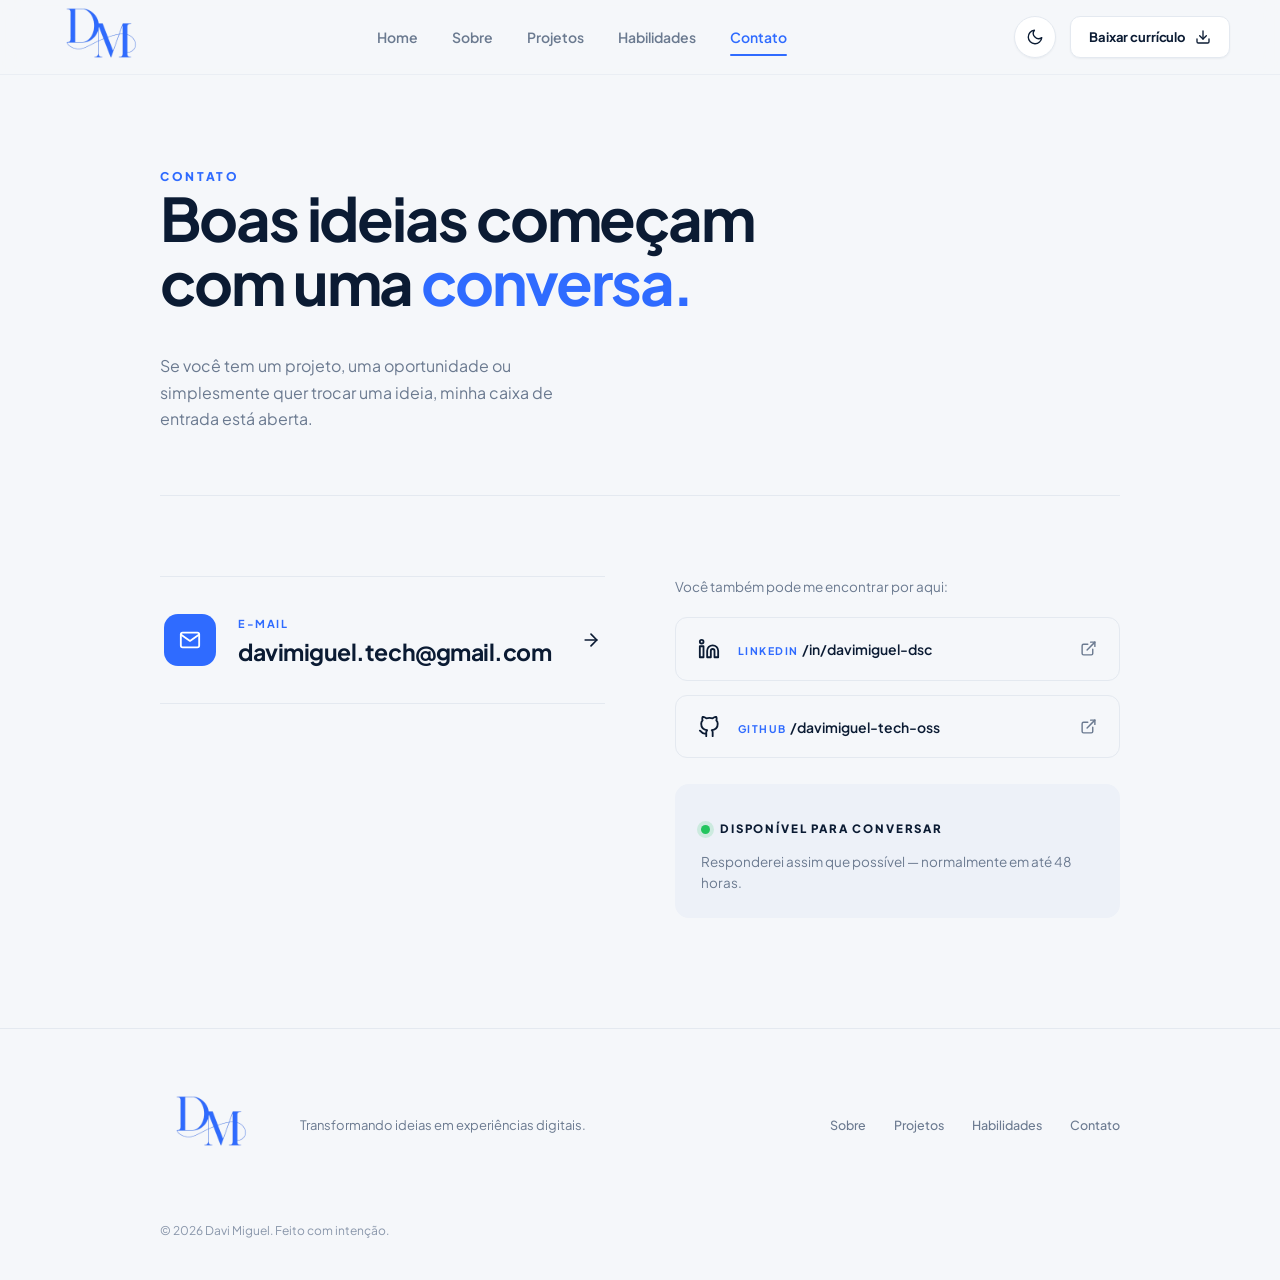
==== portifolio/contato.html @ 0f165807 "atualização" ====
<!DOCTYPE html>
<html lang="pt-BR" data-theme="light">
<head>
  <meta charset="UTF-8">
  <meta name="viewport" content="width=device-width, initial-scale=1.0">
  <title>Contato — Davi Miguel</title>
  <meta name="description" content="Boas ideias começam com uma conversa. Vamos tirar sua ideia do papel.">
  <link rel="preconnect" href="https://fonts.googleapis.com">
  <link rel="preconnect" href="https://fonts.gstatic.com" crossorigin>
  <link href="https://fonts.googleapis.com/css2?family=Plus+Jakarta+Sans:wght@400;500;600;700;800&family=JetBrains+Mono:wght@400;500;700&display=swap" rel="stylesheet">
  <link rel="stylesheet" href="css/style.css">
  <script>document.documentElement.classList.add("js");</script>
</head>
<body>

  <!-- ================= NAV ================= -->
  <header class="nav" id="nav">
    <div class="container nav-inner">
      <a href="index.html" class="brand">
        <img src="assets/logo.png" alt="Davi Miguel" srcset="" style="width: 100px;">
      </a>

      <nav class="nav-links" id="navLinks">
        <a href="index.html" class="nav-link">Home</a>
        <a href="sobre.html" class="nav-link">Sobre</a>
        <a href="projetos.html" class="nav-link">Projetos</a>
        <a href="habilidades.html" class="nav-link">Habilidades</a>
        <a href="contato.html" class="nav-link active">Contato</a>
      </nav>

      <div class="nav-actions">
        <button class="icon-btn" id="themeToggle" aria-label="Alternar tema claro/escuro">
          <svg class="icon-moon" viewBox="0 0 24 24" fill="none" stroke="currentColor" stroke-width="1.8" stroke-linecap="round" stroke-linejoin="round"><path d="M21 12.79A9 9 0 1 1 11.21 3 7 7 0 0 0 21 12.79z"/></svg>
          <svg class="icon-sun" viewBox="0 0 24 24" fill="none" stroke="currentColor" stroke-width="1.8" stroke-linecap="round" stroke-linejoin="round"><circle cx="12" cy="12" r="4"/><path d="M12 2v2M12 20v2M4.93 4.93l1.41 1.41M17.66 17.66l1.41 1.41M2 12h2M20 12h2M4.93 19.07l1.41-1.41M17.66 6.34l1.41-1.41"/></svg>
        </button>

        <a href="Curriculo_Davi_Miguel.pdf" class="btn btn-ghost btn-sm" download>
          Baixar currículo
          <svg viewBox="0 0 24 24" fill="none" stroke="currentColor" stroke-width="2" stroke-linecap="round" stroke-linejoin="round"><path d="M21 15v4a2 2 0 0 1-2 2H5a2 2 0 0 1-2-2v-4"/><polyline points="7 10 12 15 17 10"/><line x1="12" y1="15" x2="12" y2="3"/></svg>
        </a>

        <button class="menu-btn" id="menuBtn" aria-label="Abrir menu">
          <span></span><span></span><span></span>
        </button>
      </div>
    </div>
  </header>

  <main>

    <!-- ================= HERO ================= -->
    <section class="page-hero">
      <div class="container-narrow">
        <div class="section-head">
          <div>
            <p class="eyebrow reveal">Contato</p>
            <h1 class="page-title reveal" style="--d:.06s">
              Boas ideias começam<br>
              com uma <span class="accent">conversa.</span>
            </h1>
          </div>
          <p class="section-desc reveal" style="--d:.12s">
            Se você tem um projeto, uma oportunidade ou simplesmente quer trocar uma ideia, minha caixa de entrada está aberta.
          </p>
        </div>
        <hr class="divider reveal" style="--d:.16s">
      </div>
    </section>

    <!-- ================= CONTATO ================= -->
    <section>
      <div class="container-narrow">
        <div class="contact-grid">

          <!-- E-mail -->
          <div class="reveal">
            <a href="mailto:davimiguel.dev@gmail.com" class="email-card">
              <span class="email-icon">
                <svg viewBox="0 0 24 24" fill="none" stroke="currentColor" stroke-width="2" stroke-linecap="round" stroke-linejoin="round"><path d="M4 4h16c1.1 0 2 .9 2 2v12c0 1.1-.9 2-2 2H4c-1.1 0-2-.9-2-2V6c0-1.1.9-2 2-2z"/><polyline points="22,6 12,13 2,6"/></svg>
              </span>
              <span>
                <span class="label">E-mail</span>
                <span class="addr">davimiguel.tech@gmail.com</span>
              </span>
              <span class="arrow">
                <svg viewBox="0 0 24 24" fill="none" stroke="currentColor" stroke-width="2" stroke-linecap="round" stroke-linejoin="round"><line x1="5" y1="12" x2="19" y2="12"/><polyline points="12 5 19 12 12 19"/></svg>
              </span>
            </a>
          </div>

          <!-- Redes + disponibilidade -->
          <div class="reveal" style="--d:.08s">
            <p class="social-intro">Você também pode me encontrar por aqui:</p>

            <a href="https://linkedin.com/in/davimiguel" target="_blank" rel="noopener" class="social-row">
              <span class="s-icon">
                <svg viewBox="0 0 24 24" fill="none" stroke="currentColor" stroke-width="2" stroke-linecap="round" stroke-linejoin="round"><path d="M16 8a6 6 0 0 1 6 6v7h-4v-7a2 2 0 0 0-2-2 2 2 0 0 0-2 2v7h-4v-7a6 6 0 0 1 6-6z"/><rect x="2" y="9" width="4" height="12"/><circle cx="4" cy="4" r="2"/></svg>
              </span>
              <span class="s-info">
                <span class="label">LinkedIn</span>
                <span class="handle">/in/davimiguel-dsc</span>
              </span>
              <span class="s-ext">
                <svg viewBox="0 0 24 24" fill="none" stroke="currentColor" stroke-width="2" stroke-linecap="round" stroke-linejoin="round"><path d="M18 13v6a2 2 0 0 1-2 2H5a2 2 0 0 1-2-2V8a2 2 0 0 1 2-2h6"/><polyline points="15 3 21 3 21 9"/><line x1="10" y1="14" x2="21" y2="3"/></svg>
              </span>
            </a>

            <a href="https://github.com/davimiguel" target="_blank" rel="noopener" class="social-row">
              <span class="s-icon">
                <svg viewBox="0 0 24 24" fill="none" stroke="currentColor" stroke-width="2" stroke-linecap="round" stroke-linejoin="round"><path d="M9 19c-5 1.5-5-2.5-7-3m14 6v-3.87a3.37 3.37 0 0 0-.94-2.61c3.14-.35 6.44-1.54 6.44-7A5.44 5.44 0 0 0 20 4.77 5.07 5.07 0 0 0 19.91 1S18.73.65 16 2.48a13.38 13.38 0 0 0-7 0C6.27.65 5.09 1 5.09 1A5.07 5.07 0 0 0 5 4.77a5.44 5.44 0 0 0-1.5 3.78c0 5.42 3.3 6.61 6.44 7A3.37 3.37 0 0 0 9 18.13V22"/></svg>
              </span>
              <span class="s-info">
                <span class="label">GitHub</span>
                <span class="handle">/davimiguel-tech-oss</span>
              </span>
              <span class="s-ext">
                <svg viewBox="0 0 24 24" fill="none" stroke="currentColor" stroke-width="2" stroke-linecap="round" stroke-linejoin="round"><path d="M18 13v6a2 2 0 0 1-2 2H5a2 2 0 0 1-2-2V8a2 2 0 0 1 2-2h6"/><polyline points="15 3 21 3 21 9"/><line x1="10" y1="14" x2="21" y2="3"/></svg>
              </span>
            </a>

            <div class="avail-card">
              <p class="head"><span class="dot"></span> Disponível para conversar</p>
              <p>Responderei assim que possível — normalmente em até 48 horas.</p>
            </div>
          </div>

        </div>
      </div>
    </section>

  </main>

  <!-- ================= FOOTER ================= -->
  <footer class="footer">
    <div class="container-narrow">
      <div class="footer-top">
        <a href="index.html" class="brand">
        <img src="assets/logo.png" alt="Davi Miguel" srcset="" style="width: 100px;">
        </a>
        <p class="footer-tagline">Transformando ideias em experiências digitais.</p>
        <nav class="footer-links">
          <a href="sobre.html">Sobre</a>
          <a href="projetos.html">Projetos</a>
          <a href="habilidades.html">Habilidades</a>
          <a href="contato.html">Contato</a>
        </nav>
      </div>
      <p class="footer-copy">© 2026 Davi Miguel. Feito com intenção.</p>
    </div>
  </footer>

  <script src="js/main.js"></script>
</body>
</html>
---- portifolio/css/style.css ----
/* ============================================================
   Davi Miguel — Landing Page
   ============================================================ */

/* ---------- Variáveis ---------- */
:root {
  --bg: #f5f7fa;
  --bg-hero: linear-gradient(180deg, #f7f9fc 0%, #f4f6fa 100%);
  --surface: #ffffff;
  --text: #0b1b33;
  --text-soft: #172b4d;
  --muted: #6b7a90;
  --muted-2: #8a97ab;
  --border: #e4e9f0;
  --border-soft: #eaeef4;
  --blue: #2563eb;
  --blue-bright: #2f6bff;
  --blue-soft: #eaf1fe;
  --green: #22c55e;
  --chip-bg: #ffffff;
  --code-bg: #ffffff;
  --nav-bg: rgba(245, 247, 250, 0.85);
  --shadow-sm: 0 1px 2px rgba(15, 30, 60, 0.05);
  --shadow-md: 0 12px 30px -12px rgba(15, 30, 60, 0.16);
  --shadow-lg: 0 40px 80px -30px rgba(15, 30, 60, 0.25);
  --radius: 14px;
}

[data-theme="dark"] {
  --bg: #0b1524;
  --bg-hero: linear-gradient(180deg, #0c1728 0%, #0b1524 100%);
  --surface: #101d31;
  --text: #e9eef6;
  --text-soft: #dbe3ef;
  --muted: #93a3ba;
  --muted-2: #7d8da5;
  --border: #1c2c44;
  --border-soft: #182740;
  --blue-soft: rgba(47, 107, 255, 0.14);
  --chip-bg: #101d31;
  --code-bg: #0f1c2f;
  --nav-bg: rgba(11, 21, 36, 0.82);
  --shadow-sm: 0 1px 2px rgba(0, 0, 0, 0.3);
  --shadow-md: 0 12px 30px -12px rgba(0, 0, 0, 0.5);
  --shadow-lg: 0 40px 80px -30px rgba(0, 0, 0, 0.65);
}

/* ---------- Base ---------- */
* { margin: 0; padding: 0; box-sizing: border-box; }

html {
  scroll-behavior: smooth;
  scroll-padding-top: 96px;
}

body {
  font-family: "Plus Jakarta Sans", system-ui, -apple-system, sans-serif;
  background: var(--bg);
  color: var(--text);
  line-height: 1.6;
  -webkit-font-smoothing: antialiased;
  transition: background 0.35s ease, color 0.35s ease;
}

img, svg { display: block; }
a { color: inherit; text-decoration: none; }
ul { list-style: none; }
button { font: inherit; cursor: pointer; border: none; background: none; color: inherit; }

.container { width: min(1180px, 100% - 48px); margin-inline: auto; }
.container-narrow { width: min(960px, 100% - 48px); margin-inline: auto; }

svg { width: 18px; height: 18px; }

/* ---------- Utilidades ---------- */
.eyebrow {
  font-size: 12px;
  font-weight: 800;
  letter-spacing: 0.22em;
  text-transform: uppercase;
  color: var(--blue-bright);
}

.accent { color: var(--blue-bright); }

.section-title {
  font-size: clamp(30px, 3.6vw, 46px);
  font-weight: 700;
  letter-spacing: -0.03em;
  line-height: 1.12;
  color: var(--text);
  margin-top: 18px;
}
.section-title.light { color: #fff; }

.section-desc {
  font-size: 16px;
  color: var(--muted);
  max-width: 400px;
  line-height: 1.65;
}
.section-desc.light { color: #94a7c0; }

.section-head {
  display: flex;
  justify-content: space-between;
  align-items: flex-end;
  gap: 40px;
  flex-wrap: wrap;
}

/* ---------- Botões ---------- */
.btn {
  display: inline-flex;
  align-items: center;
  gap: 10px;
  padding: 13px 22px;
  border-radius: 10px;
  font-size: 14px;
  font-weight: 700;
  letter-spacing: -0.01em;
  transition: transform 0.2s ease, box-shadow 0.2s ease, background 0.2s ease, border-color 0.2s ease;
  white-space: nowrap;
}
.btn svg { width: 16px; height: 16px; }

.btn-primary {
  background: var(--blue-bright);
  color: #fff;
  box-shadow: 0 12px 24px -10px rgba(47, 107, 255, 0.65);
}
.btn-primary:hover {
  transform: translateY(-2px);
  box-shadow: 0 18px 32px -12px rgba(47, 107, 255, 0.75);
}

.btn-ghost {
  background: var(--surface);
  color: var(--text);
  border: 1px solid var(--border);
  box-shadow: var(--shadow-sm);
}
.btn-ghost:hover {
  transform: translateY(-2px);
  border-color: #cfd8e6;
}
[data-theme="dark"] .btn-ghost:hover { border-color: #2b405f; }

.btn-sm { padding: 10px 18px; font-size: 13px; }

/* ============================================================
   NAV
   ============================================================ */
.nav {
  position: sticky;
  top: 0;
  z-index: 100;
  background: var(--nav-bg);
  backdrop-filter: blur(14px);
  -webkit-backdrop-filter: blur(14px);
  border-bottom: 1px solid var(--border-soft);
}

.nav-inner {
  height: 74px;
  display: flex;
  align-items: center;
  justify-content: space-between;
  gap: 24px;
}

.brand { display: inline-flex; align-items: center; gap: 12px; }

.brand-mark {
  width: 38px;
  height: 38px;
  border-radius: 11px;
  background: var(--blue-bright);
  color: #fff;
  font-size: 13px;
  font-weight: 800;
  letter-spacing: 0.04em;
  display: grid;
  place-items: center;
  box-shadow: 0 8px 16px -8px rgba(47, 107, 255, 0.7);
}

.brand-name {
  font-size: 16px;
  font-weight: 700;
  letter-spacing: -0.02em;
}

.nav-links {
  display: flex;
  align-items: center;
  gap: 34px;
}

.nav-link {
  position: relative;
  font-size: 14px;
  font-weight: 600;
  color: var(--muted);
  padding: 26px 0;
  transition: color 0.2s ease;
}
.nav-link:hover { color: var(--text); }

.nav-link::after {
  content: "";
  position: absolute;
  left: 0;
  right: 0;
  bottom: 18px;
  height: 2px;
  border-radius: 2px;
  background: var(--blue-bright);
  transform: scaleX(0);
  transition: transform 0.25s ease;
}
.nav-link.active { color: var(--blue-bright); }
.nav-link.active::after { transform: scaleX(1); }

.nav-actions { display: flex; align-items: center; gap: 14px; }

.icon-btn {
  width: 42px;
  height: 42px;
  border-radius: 50%;
  background: var(--surface);
  border: 1px solid var(--border);
  display: grid;
  place-items: center;
  color: var(--text);
  box-shadow: var(--shadow-sm);
  transition: transform 0.2s ease, border-color 0.2s ease;
}
.icon-btn:hover { transform: translateY(-2px); border-color: #cfd8e6; }
[data-theme="dark"] .icon-btn:hover { border-color: #2b405f; }
.icon-btn svg { width: 18px; height: 18px; }

.icon-sun { display: none; }
[data-theme="dark"] .icon-moon { display: none; }
[data-theme="dark"] .icon-sun { display: block; }

.menu-btn {
  display: none;
  width: 42px;
  height: 42px;
  border-radius: 11px;
  border: 1px solid var(--border);
  background: var(--surface);
  flex-direction: column;
  align-items: center;
  justify-content: center;
  gap: 4px;
}
.menu-btn span {
  width: 16px;
  height: 2px;
  border-radius: 2px;
  background: var(--text);
  transition: transform 0.25s ease, opacity 0.25s ease;
}
.menu-btn.open span:nth-child(1) { transform: translateY(6px) rotate(45deg); }
.menu-btn.open span:nth-child(2) { opacity: 0; }
.menu-btn.open span:nth-child(3) { transform: translateY(-6px) rotate(-45deg); }

/* ============================================================
   HERO
   ============================================================ */
.hero {
  background: var(--bg-hero);
  padding: 72px 0 90px;
  overflow: hidden;
}

.hero-grid {
  display: grid;
  grid-template-columns: 1.05fr 1fr;
  gap: 56px;
  align-items: center;
}

.status-badge {
  display: inline-flex;
  align-items: center;
  gap: 10px;
  font-size: 11.5px;
  font-weight: 800;
  letter-spacing: 0.18em;
  text-transform: uppercase;
  color: var(--muted);
  margin-bottom: 34px;
}

.status-dot {
  width: 9px;
  height: 9px;
  border-radius: 50%;
  background: var(--green);
  box-shadow: 0 0 0 4px rgba(34, 197, 94, 0.16);
  animation: pulse 2.4s ease-in-out infinite;
}
@keyframes pulse {
  0%, 100% { box-shadow: 0 0 0 4px rgba(34, 197, 94, 0.16); }
  50% { box-shadow: 0 0 0 7px rgba(34, 197, 94, 0.08); }
}

.hero-eyebrow {
  font-size: 15px;
  font-weight: 700;
  color: var(--text);
  letter-spacing: -0.01em;
  margin-bottom: 14px;
}
.hero-eyebrow span { color: var(--muted); font-weight: 500; }

.hero-title {
  font-size: clamp(42px, 5vw, 70px);
  font-weight: 800;
  line-height: 1.05;
  letter-spacing: -0.035em;
  color: var(--text);
  max-width: 640px;
}

.hero-lead {
  margin-top: 26px;
  font-size: 17px;
  color: var(--muted);
  max-width: 550px;
  line-height: 1.65;
}

.hero-actions {
  margin-top: 34px;
  display: flex;
  gap: 14px;
  flex-wrap: wrap;
}

.hero-tags {
  margin-top: 54px;
  display: flex;
  align-items: center;
  gap: 22px;
  font-size: 11.5px;
  font-weight: 700;
  letter-spacing: 0.16em;
  text-transform: uppercase;
  color: var(--muted-2);
}
.hero-tags li + li::before {
  content: "•";
  margin-right: 22px;
  color: var(--border);
}
[data-theme="dark"] .hero-tags li + li::before { color: #2b405f; }

/* ---------- Ilustração do hero ---------- */
.hero-visual { display: flex; justify-content: flex-end; }

.visual-card {
  position: relative;
  width: 100%;
  max-width: 528px;
  aspect-ratio: 528 / 512;
  border-radius: 28px;
  background-color: var(--surface);
  background-image:
    linear-gradient(to right, var(--border-soft) 1px, transparent 1px),
    linear-gradient(to bottom, var(--border-soft) 1px, transparent 1px);
  background-size: 59px 57px;
  border: 1px solid var(--border-soft);
  box-shadow: var(--shadow-lg);
  overflow: hidden;
}

.visual-label {
  position: absolute;
  font-family: "JetBrains Mono", monospace;
  font-size: 10px;
  font-weight: 500;
  letter-spacing: 0.14em;
  text-transform: uppercase;
  color: var(--muted-2);
}
.label-tr { top: 24px; right: 26px; }
.label-bl { bottom: 24px; left: 26px; }
.label-bc { bottom: 24px; left: 40%; }

.cross { position: absolute; background: #7ea3f8; opacity: 0.55; }
.cross-v { width: 1.5px; top: 210px; bottom: 60px; left: 74%; }
.cross-h { height: 1.5px; left: 50%; right: 26px; bottom: 128px; }

.dm-watermark {
  position: absolute;
  right: 30px;
  bottom: 42px;
  font-size: 76px;
  font-weight: 800;
  letter-spacing: -0.04em;
  color: #dfe9fb;
  line-height: 1;
  z-index: 1;
}
[data-theme="dark"] .dm-watermark { color: #1b2c47; }

.shape-circle {
  position: absolute;
  right: 42px;
  bottom: 62px;
  width: 168px;
  height: 168px;
  border-radius: 50%;
  background: linear-gradient(150deg, #3b7bff 0%, #2258e8 100%);
  z-index: 2;
  animation: float 7s ease-in-out infinite;
}

.shape-ring {
  position: absolute;
  right: 158px;
  bottom: 158px;
  width: 78px;
  height: 78px;
  border-radius: 50%;
  border: 14px solid var(--surface);
  background: #dce8fd;
  box-shadow: 0 10px 24px -10px rgba(15, 30, 60, 0.3);
  z-index: 3;
  animation: float 7s ease-in-out infinite 0.6s;
}

@keyframes float {
  0%, 100% { transform: translateY(0); }
  50% { transform: translateY(-12px); }
}

.code-window {
  position: absolute;
  top: 58px;
  left: 36px;
  width: min(390px, 78%);
  background: var(--code-bg);
  border: 1px solid var(--border-soft);
  border-radius: 16px;
  padding: 18px 22px 22px;
  box-shadow: var(--shadow-md);
  transform: rotate(-2deg);
  z-index: 4;
}

.code-dots { display: flex; gap: 7px; margin-bottom: 16px; }
.code-dots i {
  width: 9px;
  height: 9px;
  border-radius: 50%;
  background: #d3dae5;
}

.code-body {
  font-family: "JetBrains Mono", monospace;
  font-size: 13.5px;
  line-height: 1.85;
  color: var(--text-soft);
  white-space: pre;
  overflow: hidden;
}
[data-theme="dark"] .code-body { color: #c4d2e6; }

.c-key { color: var(--blue-bright); font-weight: 700; }
.c-var { color: var(--text-soft); font-weight: 500; }
[data-theme="dark"] .c-var { color: #dbe6f7; }
.c-op { color: var(--muted-2); }
.c-str { color: #2f9e6e; }
[data-theme="dark"] .c-str { color: #4ecb8f; }
.c-fn { color: #0b1b33; font-weight: 700; }
[data-theme="dark"] .c-fn { color: #ffffff; }

/* ============================================================
   O QUE EU FAÇO
   ============================================================ */
.services { padding: 110px 0 100px; background: var(--bg); }

.services .section-head { align-items: flex-end; }
.services .section-title { max-width: 480px; }
.services .section-desc { margin-bottom: 6px; }

.service-list { margin-top: 56px; }

.service-row {
  display: grid;
  grid-template-columns: 44px 48px 250px 1fr 220px 30px;
  align-items: center;
  gap: 26px;
  padding: 34px 4px;
  border-top: 1px solid var(--border);
  transition: background 0.25s ease;
}
.service-row:last-child { border-bottom: 1px solid var(--border); }
.service-row:hover { background: var(--surface); }
.service-row:hover .row-arrow { transform: translateX(6px); color: var(--blue-bright); }

.service-num {
  font-family: "JetBrains Mono", monospace;
  font-size: 12px;
  color: var(--muted-2);
}

.service-icon {
  width: 46px;
  height: 46px;
  border-radius: 13px;
  background: var(--blue-soft);
  color: var(--blue-bright);
  display: grid;
  place-items: center;
}
.service-icon svg { width: 21px; height: 21px; }

.service-title {
  font-size: 23px;
  font-weight: 700;
  letter-spacing: -0.02em;
}

.service-text {
  font-size: 14.5px;
  color: var(--muted);
  line-height: 1.6;
  max-width: 400px;
}

.chip-row { display: flex; flex-wrap: wrap; gap: 8px; }

.chip {
  font-size: 12px;
  font-weight: 600;
  color: var(--text-soft);
  background: var(--chip-bg);
  border: 1px solid var(--border);
  border-radius: 8px;
  padding: 6px 12px;
  line-height: 1.2;
  white-space: nowrap;
}

.row-arrow {
  color: var(--text);
  display: grid;
  place-items: center;
  transition: transform 0.25s ease, color 0.25s ease;
}
.row-arrow svg { width: 20px; height: 20px; }

/* ============================================================
   PROJETO EM DESTAQUE
   ============================================================ */
.project {
  background: #0d1b2e;
  padding: 100px 0 110px;
  color: #fff;
}

.project-head { align-items: flex-end; }
.project-head .section-title { margin-top: 16px; }

/* ---------- Mockups ---------- */
.showcase {
  position: relative;
  margin-top: 48px;
  border-radius: 26px;
  padding: 60px 70px;
  background: linear-gradient(135deg, #eef4fe 0%, #d7e5fa 45%, #c5d9f7 100%);
  min-height: 412px;
  display: flex;
  align-items: center;
  box-shadow: 0 40px 90px -40px rgba(0, 0, 0, 0.55);
}

.laptop {
  width: 76%;
  background: #16233a;
  border: 9px solid #1d2b42;
  border-radius: 16px;
  overflow: hidden;
  box-shadow: 0 30px 60px -25px rgba(10, 25, 50, 0.55);
}

.laptop-bar {
  height: 26px;
  background: #101c2f;
  display: flex;
  align-items: center;
  gap: 6px;
  padding: 0 12px;
  position: relative;
}
.laptop-bar .dot { width: 8px; height: 8px; border-radius: 50%; }
.dot.red { background: #ff5f57; }
.dot.yellow { background: #febc2e; }
.dot.green { background: #28c840; }

.url-pill {
  position: absolute;
  left: 50%;
  transform: translateX(-50%);
  font-size: 9px;
  font-weight: 500;
  color: #8fa3bf;
  background: rgba(255, 255, 255, 0.07);
  border-radius: 20px;
  padding: 3px 40px;
}

.laptop-body { display: flex; height: 268px; background: #f7f9fc; }

.app-side {
  width: 58px;
  background: #0e1b2c;
  display: flex;
  flex-direction: column;
  align-items: center;
  gap: 16px;
  padding: 18px 0;
}
.app-logo {
  width: 26px;
  height: 26px;
  border-radius: 7px;
  background: #22334d;
  color: #fff;
  font-size: 12px;
  font-weight: 800;
  display: grid;
  place-items: center;
  margin-bottom: 10px;
}
.side-line {
  width: 18px;
  height: 4px;
  border-radius: 3px;
  background: rgba(255, 255, 255, 0.14);
}

.app-main { flex: 1; padding: 20px 26px; }

.app-top { display: flex; align-items: center; justify-content: space-between; }
.app-greet { font-size: 12px; font-weight: 600; color: #48607f; }
.app-avatar {
  width: 22px;
  height: 22px;
  border-radius: 50%;
  background: #dde5f0;
}

.app-date {
  margin-top: 16px;
  font-size: 8px;
  font-weight: 700;
  letter-spacing: 0.18em;
  text-transform: uppercase;
  color: #9aa8bd;
}

.app-title {
  margin-top: 6px;
  font-size: 19px;
  font-weight: 700;
  letter-spacing: -0.02em;
  color: #12233d;
}

.progress-card {
  margin-top: 16px;
  background: #1c3557;
  border-radius: 11px;
  padding: 14px 16px;
}
.progress-top {
  display: flex;
  align-items: center;
  justify-content: space-between;
  color: #fff;
}
.progress-top span { font-size: 9.5px; font-weight: 500; color: rgba(255, 255, 255, 0.75); }
.progress-top strong { font-size: 13px; font-weight: 800; }

.progress-bar {
  margin-top: 10px;
  height: 6px;
  border-radius: 6px;
  background: rgba(255, 255, 255, 0.16);
  overflow: hidden;
}
.progress-bar span {
  display: block;
  height: 100%;
  border-radius: 6px;
  background: #5b93f8;
}

.task-list { margin-top: 14px; display: flex; flex-direction: column; gap: 9px; }

.task {
  display: flex;
  align-items: center;
  gap: 10px;
  background: #fff;
  border: 1px solid #eaeff6;
  border-radius: 9px;
  padding: 10px 13px;
  font-size: 9.5px;
  color: #475569;
  box-shadow: 0 2px 6px rgba(15, 30, 60, 0.04);
}
.task-box {
  width: 12px;
  height: 12px;
  border-radius: 3.5px;
  border: 1.5px solid #c8d3e2;
  flex-shrink: 0;
}
.task span { flex: 1; }
.task em { font-style: normal; font-size: 8.5px; color: #9aa8bd; }

/* ---------- Celular ---------- */
.phone {
  position: absolute;
  right: 38px;
  bottom: 30px;
  width: 164px;
  background: #101c2f;
  border: 7px solid #1d2b42;
  border-radius: 26px;
  padding: 10px 8px 12px;
  box-shadow: 0 26px 50px -20px rgba(10, 25, 50, 0.6);
}

.phone-notch {
  display: block;
  width: 44px;
  height: 5px;
  border-radius: 5px;
  background: #2b3b55;
  margin: 2px auto 10px;
}

.phone-screen {
  background: #fff;
  border-radius: 18px;
  padding: 14px 12px;
  min-height: 218px;
}

.phone-screen h4 {
  font-size: 13px;
  font-weight: 800;
  color: #12233d;
  letter-spacing: -0.02em;
}
.phone-screen > p {
  font-size: 7.5px;
  color: #9aa8bd;
  margin-top: 3px;
}

.donut {
  margin: 14px auto 16px;
  width: 82px;
  height: 82px;
  border-radius: 50%;
  background: conic-gradient(#2f6bff 0deg 270deg, #e6edf8 270deg 360deg);
  display: grid;
  place-items: center;
}
.donut-inner {
  width: 62px;
  height: 62px;
  border-radius: 50%;
  background: #fff;
  display: grid;
  place-content: center;
  text-align: center;
  line-height: 1;
}
.donut-inner strong { font-size: 21px; font-weight: 800; color: #12233d; }
.donut-inner span { font-size: 8px; font-weight: 700; color: #9aa8bd; margin-top: 2px; }

.phone-chips { display: flex; flex-direction: column; gap: 7px; }
.phone-chips li {
  display: flex;
  align-items: center;
  gap: 7px;
  border: 1px solid #eaeff6;
  border-radius: 8px;
  padding: 8px 10px;
  font-size: 8px;
  font-weight: 600;
  color: #334561;
}
.phone-chips i {
  width: 9px;
  height: 9px;
  border-radius: 2.5px;
  background: #2f6bff;
  flex-shrink: 0;
}

/* ---------- Info do projeto ---------- */
.project-info {
  margin-top: 56px;
  display: grid;
  grid-template-columns: 1fr 1.35fr 0.8fr;
  gap: 48px;
  align-items: start;
}

.pi-index {
  font-size: 11px;
  font-weight: 600;
  letter-spacing: 0.14em;
  color: #647b9b;
}

.pi-title {
  margin-top: 12px;
  font-size: 28px;
  font-weight: 700;
  line-height: 1.25;
  letter-spacing: -0.02em;
  color: #fff;
}

.pi-mid p {
  font-size: 13.5px;
  line-height: 1.7;
  color: #94a7c0;
  max-width: 440px;
}

.pi-bullets {
  margin-top: 20px;
  display: grid;
  grid-template-columns: 1fr 1fr;
  gap: 12px 26px;
}
.pi-bullets li {
  position: relative;
  padding-left: 20px;
  font-size: 12.5px;
  color: #b3c2d6;
}
.pi-bullets li::before {
  content: "—";
  position: absolute;
  left: 0;
  color: #4a648c;
}

.pi-tech-label {
  font-size: 11px;
  font-weight: 700;
  letter-spacing: 0.18em;
  text-transform: uppercase;
  color: #8fa3bf;
  margin-bottom: 16px;
}

.chip-row.dark .chip {
  background: #12243c;
  border-color: #22405f;
  color: #d6e1f2;
  font-size: 12px;
}

.pi-right .btn { margin-top: 24px; }

/* ============================================================
   CONTATO
   ============================================================ */
.contact {
  background: var(--bg);
  padding: 120px 0 130px;
  text-align: center;
}

.contact-title {
  margin: 20px 0 40px;
  font-size: clamp(30px, 3.6vw, 44px);
  font-weight: 700;
  line-height: 1.25;
  letter-spacing: -0.03em;
  color: var(--text);
}

/* ============================================================
   FOOTER
   ============================================================ */
.footer {
  background: var(--bg);
  border-top: 1px solid var(--border);
  padding: 46px 0 40px;
}

.footer-top {
  display: flex;
  align-items: center;
  gap: 40px;
  flex-wrap: wrap;
}

.footer-tagline {
  font-size: 13px;
  color: var(--muted);
  flex: 1;
}

.footer-links { display: flex; gap: 28px; }
.footer-links a {
  font-size: 12.5px;
  font-weight: 500;
  color: var(--muted);
  transition: color 0.2s ease;
}
.footer-links a:hover { color: var(--blue-bright); }

.footer-copy {
  margin-top: 46px;
  font-size: 12px;
  color: var(--muted-2);
}

/* ============================================================
   PAGE HERO (compartilhado entre páginas)
   ============================================================ */
.page-hero { padding-top: 92px; }

.page-title {
  font-size: clamp(38px, 4.8vw, 60px);
  font-weight: 700;
  line-height: 1.06;
  letter-spacing: -0.035em;
  color: var(--text);
}

.page-hero .section-desc { max-width: 400px; margin-bottom: 6px; }

.divider {
  border: none;
  border-top: 1px solid var(--border);
  margin-top: 56px;
}

/* ============================================================
   SOBRE — Citação
   ============================================================ */
.quote-section {
  display: grid;
  grid-template-columns: 1.05fr 1fr;
  gap: 80px;
  padding: 90px 0 100px;
  align-items: start;
}

.quote-head { display: flex; gap: 18px; }

.quote-mark {
  font-size: 54px;
  font-weight: 800;
  color: var(--blue-bright);
  line-height: 0.8;
  font-family: Georgia, serif;
}

.quote-text {
  font-size: 27px;
  font-weight: 600;
  line-height: 1.4;
  letter-spacing: -0.02em;
  color: var(--text);
  max-width: 470px;
}

.quote-body p {
  font-size: 14.5px;
  color: var(--muted);
  line-height: 1.75;
}
.quote-body p + p { margin-top: 20px; }
.quote-body .btn { margin-top: 34px; }

/* ============================================================
   SOBRE — Princípios
   ============================================================ */
.principles {
  display: grid;
  grid-template-columns: repeat(4, 1fr);
  margin-top: 60px;
}

.principle {
  padding: 40px 34px 70px;
  border-top: 1px solid var(--border);
  border-left: 1px solid var(--border);
}
.principle:first-child { border-left: none; padding-left: 0; }
.principle:last-child { padding-right: 0; }

.principle-num {
  font-size: 12px;
  font-weight: 700;
  color: var(--blue-bright);
  letter-spacing: 0.08em;
}

.principle-title {
  font-size: 19px;
  font-weight: 700;
  letter-spacing: -0.02em;
  margin-top: 40px;
  color: var(--text);
}

.principle-text {
  font-size: 13px;
  color: var(--muted);
  line-height: 1.7;
  margin-top: 28px;
}

/* ============================================================
   SOBRE — Marquee
   ============================================================ */
.marquee-section { padding: 90px 0 110px; }

.marquee-wrap {
  margin-top: 44px;
  overflow: hidden;
  -webkit-mask-image: linear-gradient(90deg, transparent, #000 6%, #000 94%, transparent);
  mask-image: linear-gradient(90deg, transparent, #000 6%, #000 94%, transparent);
}

.marquee-track {
  display: flex;
  align-items: center;
  gap: 54px;
  width: max-content;
  animation: marquee 26s linear infinite;
}

.marquee-track span {
  font-size: 34px;
  font-weight: 800;
  letter-spacing: -0.01em;
  text-transform: uppercase;
  color: var(--text);
  white-space: nowrap;
}

.marquee-track .sep { color: var(--blue-bright); font-size: 18px; }

@keyframes marquee { to { transform: translateX(-50%); } }

/* ============================================================
   PROJETOS — Filtros
   ============================================================ */
.filter-row {
  display: flex;
  gap: 10px;
  margin-top: 48px;
  flex-wrap: wrap;
}

.filter-chip {
  padding: 9px 20px;
  border-radius: 9px;
  font-size: 13px;
  font-weight: 600;
  border: 1px solid var(--border);
  background: var(--surface);
  color: var(--text-soft);
  cursor: pointer;
  transition: all 0.2s ease;
}
.filter-chip:hover { border-color: #cfd8e6; }
[data-theme="dark"] .filter-chip:hover { border-color: #2b405f; }
.filter-chip.active { background: var(--blue-bright); color: #fff; border-color: var(--blue-bright); }

/* ============================================================
   PROJETOS — Detalhe (Eden)
   ============================================================ */
.project-detail {
  display: grid;
  grid-template-columns: 1.15fr 1fr;
  gap: 64px;
  margin-top: 60px;
  align-items: center;
}

.detail-mockup {
  border-radius: 22px;
  background: linear-gradient(135deg, #e3edfd 0%, #c9dcf8 100%);
  padding: 48px 52px;
  display: flex;
  justify-content: center;
}
.detail-mockup .laptop { width: 100%; }
[data-theme="dark"] .detail-mockup { background: linear-gradient(135deg, #14243c 0%, #0f1c30 100%); }

.detail-info .meta-row {
  display: flex;
  justify-content: space-between;
  font-size: 11px;
  letter-spacing: 0.14em;
  text-transform: uppercase;
  color: var(--muted);
  padding-bottom: 16px;
  border-bottom: 1px solid var(--border);
}

.detail-info h2 {
  font-size: 36px;
  font-weight: 700;
  letter-spacing: -0.025em;
  margin-top: 28px;
  color: var(--text);
}

.detail-info .desc {
  font-size: 14px;
  color: var(--muted);
  line-height: 1.7;
  margin-top: 18px;
  max-width: 400px;
}

.info-cols {
  display: grid;
  grid-template-columns: 1fr 1fr;
  gap: 28px;
  margin-top: 32px;
}

.info-col .label {
  font-size: 11px;
  font-weight: 700;
  letter-spacing: 0.14em;
  text-transform: uppercase;
  color: var(--blue-bright);
}

.info-col p {
  font-size: 13px;
  color: var(--muted);
  line-height: 1.65;
  margin-top: 12px;
}

.detail-info .chip-row { margin-top: 32px; }

.detail-links {
  display: flex;
  gap: 28px;
  margin-top: 30px;
}

.detail-links a {
  display: inline-flex;
  align-items: center;
  gap: 9px;
  font-size: 13px;
  font-weight: 700;
  color: var(--text);
  transition: color 0.2s ease;
}
.detail-links a:hover { color: var(--blue-bright); }
.detail-links svg { width: 15px; height: 15px; }

/* ============================================================
   PROJETOS — Grid de cards
   ============================================================ */
.projects-grid {
  display: grid;
  grid-template-columns: 1fr 1fr;
  gap: 60px 40px;
  margin-top: 80px;
}

.card-mockup {
  position: relative;
  border-radius: 16px;
  height: 250px;
  overflow: hidden;
}

.card-mockup .win {
  position: absolute;
  top: 34px;
  left: 52%;
  transform: translateX(-50%) rotate(-9deg);
  width: 62%;
  height: 142px;
  border-radius: 14px;
  background: rgba(255, 255, 255, 0.15);
  border: 1px solid rgba(255, 255, 255, 0.22);
  padding: 16px 18px;
}
.card-mockup .win .dots { display: flex; gap: 6px; }
.card-mockup .win .dots i { width: 8px; height: 8px; border-radius: 50%; background: rgba(255, 255, 255, 0.5); }

.card-mockup .name {
  position: absolute;
  left: 32px;
  top: 46%;
  transform: translateY(-50%);
  font-size: 30px;
  font-weight: 800;
  color: #fff;
  letter-spacing: -0.02em;
  z-index: 2;
}

.card-mockup .letter {
  position: absolute;
  right: 18px;
  bottom: -22px;
  font-size: 150px;
  font-weight: 800;
  color: rgba(255, 255, 255, 0.13);
  line-height: 1;
  z-index: 1;
}

.card-mockup .tag {
  position: absolute;
  left: 32px;
  bottom: 22px;
  font-size: 10px;
  font-weight: 600;
  letter-spacing: 0.16em;
  text-transform: uppercase;
  color: rgba(255, 255, 255, 0.82);
  z-index: 2;
}

.mx-purple { background: linear-gradient(140deg, #8478c4 0%, #655a9c 100%); }
.mx-orange { background: linear-gradient(140deg, #d0764c 0%, #b25c36 100%); }
.mx-green  { background: linear-gradient(140deg, #51917a 0%, #3d7260 100%); }

.card-body { margin-top: 24px; }

.card-meta {
  display: flex;
  justify-content: space-between;
  font-size: 11px;
  letter-spacing: 0.1em;
  text-transform: uppercase;
  color: var(--muted);
  padding-bottom: 16px;
  border-bottom: 1px solid var(--border);
}

.card-body h3 {
  font-size: 24px;
  font-weight: 700;
  letter-spacing: -0.02em;
  margin-top: 22px;
  color: var(--text);
}

.card-body .desc {
  font-size: 13.5px;
  color: var(--muted);
  line-height: 1.65;
  margin-top: 12px;
}

.card-body .info-cols { margin-top: 24px; }
.card-body .chip-row { margin-top: 24px; }
.card-body .detail-links { margin-top: 22px; }

/* ============================================================
   HABILIDADES — Linhas
   ============================================================ */
.skill-row {
  display: grid;
  grid-template-columns: 44px 1fr auto;
  gap: 30px;
  align-items: center;
  padding: 38px 4px;
  border-top: 1px solid var(--border);
}
.skill-row:last-child { border-bottom: 1px solid var(--border); }

.skill-num {
  font-size: 12px;
  font-weight: 700;
  color: var(--blue-bright);
  letter-spacing: 0.08em;
}

.skill-info h3 {
  font-size: 23px;
  font-weight: 700;
  letter-spacing: -0.02em;
  color: var(--text);
}

.skill-info p {
  font-size: 13.5px;
  color: var(--muted);
  margin-top: 6px;
}

.skill-row .chip-row { justify-content: flex-end; }

/* ============================================================
   HABILIDADES — Card "Aprendendo agora"
   ============================================================ */
.learning-card {
  margin-top: 80px;
  background: #0d1b2e;
  border-radius: 24px;
  padding: 52px 56px;
  display: grid;
  grid-template-columns: auto 1fr 1fr;
  gap: 44px;
  align-items: center;
  color: #fff;
}

.learning-icon {
  width: 58px;
  height: 58px;
  border-radius: 15px;
  background: var(--blue-bright);
  display: grid;
  place-items: center;
  color: #fff;
}
.learning-icon svg { width: 26px; height: 26px; }

.learning-text .eyebrow { color: var(--blue-bright); }
.learning-text h2 {
  font-size: 27px;
  font-weight: 700;
  letter-spacing: -0.025em;
  line-height: 1.25;
  margin-top: 16px;
}
.learning-text h2 .accent { color: var(--blue-bright); }

.learning-list li {
  display: flex;
  justify-content: space-between;
  align-items: center;
  padding: 16px 0;
  border-bottom: 1px solid rgba(255, 255, 255, 0.1);
  font-size: 15px;
  font-weight: 500;
}
.learning-list li:first-child { padding-top: 0; }
.learning-list .status { font-size: 13px; color: #8fa3bf; font-weight: 400; }

/* ============================================================
   CONTATO — Grid
   ============================================================ */
.contact-grid {
  display: grid;
  grid-template-columns: 1fr 1fr;
  gap: 70px;
  padding: 80px 0 110px;
  align-items: start;
}

.email-card {
  border-top: 1px solid var(--border);
  border-bottom: 1px solid var(--border);
  padding: 32px 4px;
  display: flex;
  align-items: center;
  gap: 22px;
  transition: opacity 0.2s ease;
}
.email-card:hover { opacity: 0.85; }

.email-icon {
  width: 52px;
  height: 52px;
  border-radius: 14px;
  background: var(--blue-bright);
  color: #fff;
  display: grid;
  place-items: center;
  flex-shrink: 0;
}
.email-icon svg { width: 22px; height: 22px; }

.email-card .label {
  font-size: 11px;
  font-weight: 700;
  letter-spacing: 0.14em;
  text-transform: uppercase;
  color: var(--blue-bright);
}

.email-card .addr {
  font-size: 23px;
  font-weight: 700;
  letter-spacing: -0.02em;
  margin-top: 6px;
  color: var(--text);
}

.email-card .arrow { margin-left: auto; color: var(--text); }
.email-card .arrow svg { width: 20px; height: 20px; }

.social-intro {
  font-size: 13.5px;
  color: var(--muted);
  margin-bottom: 20px;
}

.social-row {
  display: flex;
  align-items: center;
  gap: 18px;
  border: 1px solid var(--border);
  border-radius: 12px;
  padding: 18px 22px;
  margin-bottom: 14px;
  transition: border-color 0.2s ease, transform 0.2s ease;
}
.social-row:hover { border-color: #cfd8e6; transform: translateY(-2px); }
[data-theme="dark"] .social-row:hover { border-color: #2b405f; }

.social-row .s-icon { color: var(--text); }
.social-row .s-icon svg { width: 22px; height: 22px; }

.social-row .s-info .label {
  font-size: 10.5px;
  font-weight: 700;
  letter-spacing: 0.14em;
  text-transform: uppercase;
  color: var(--blue-bright);
}
.social-row .s-info .handle {
  font-size: 14px;
  font-weight: 600;
  margin-top: 3px;
  color: var(--text);
}

.social-row .s-ext { margin-left: auto; color: var(--muted); }
.social-row .s-ext svg { width: 17px; height: 17px; }

.avail-card {
  margin-top: 26px;
  background: #edf1f8;
  border-radius: 14px;
  padding: 24px 26px;
}
[data-theme="dark"] .avail-card { background: #101d31; }

.avail-card .head {
  display: flex;
  align-items: center;
  gap: 10px;
  font-size: 11.5px;
  font-weight: 800;
  letter-spacing: 0.16em;
  text-transform: uppercase;
  color: var(--text);
}

.avail-card .dot {
  width: 9px;
  height: 9px;
  border-radius: 50%;
  background: var(--green);
  box-shadow: 0 0 0 4px rgba(34, 197, 94, 0.16);
}

.avail-card p {
  font-size: 13.5px;
  color: var(--muted);
  margin-top: 12px;
  line-height: 1.6;
}

/* ============================================================
   ANIMAÇÕES DE ENTRADA
   ============================================================ */
.js .reveal {
  opacity: 0;
  transform: translateY(26px);
  transition: opacity 0.7s cubic-bezier(0.22, 1, 0.36, 1) var(--d, 0s),
              transform 0.7s cubic-bezier(0.22, 1, 0.36, 1) var(--d, 0s);
}
.js .reveal.in { opacity: 1; transform: none; }

/* ============================================================
   RESPONSIVO
   ============================================================ */
@media (max-width: 1100px) {
  .service-row {
    grid-template-columns: 36px 44px 1fr 200px 26px;
  }
  .service-text { display: none; }
}

@media (max-width: 980px) {
  .nav-links {
    position: absolute;
    top: 74px;
    left: 0;
    right: 0;
    flex-direction: column;
    align-items: stretch;
    gap: 0;
    background: var(--surface);
    border-bottom: 1px solid var(--border);
    padding: 8px 24px 16px;
    display: none;
  }
  .nav-links.open { display: flex; }
  .nav-link { padding: 14px 0; border-bottom: 1px solid var(--border-soft); }
  .nav-link::after { display: none; }
  .menu-btn { display: flex; }
  .nav-actions .btn-ghost { display: none; }

  .hero-grid { grid-template-columns: 1fr; gap: 48px; }
  .hero-visual { justify-content: center; }
  .hero-title { font-size: clamp(38px, 8vw, 56px); }

  .showcase { padding: 40px 32px; min-height: 0; }
  .laptop { width: 100%; }
  .phone { position: static; margin: -30px 0 0 auto; }

  .project-info { grid-template-columns: 1fr; gap: 36px; }

  .service-row {
    grid-template-columns: 36px 44px 1fr 26px;
    gap: 18px;
  }
  .chip-row { display: none; }

  .quote-section { grid-template-columns: 1fr; gap: 40px; padding: 60px 0 70px; }
  .principles { grid-template-columns: 1fr 1fr; }
  .principle { padding: 32px 24px 48px; }
  .principle:nth-child(odd) { border-left: none; padding-left: 0; }

  .project-detail { grid-template-columns: 1fr; gap: 40px; }
  .detail-mockup { padding: 36px 28px; }
  .projects-grid { grid-template-columns: 1fr; gap: 48px; }

  .skill-row { grid-template-columns: 36px 1fr; gap: 18px; }
  .skill-row .chip-row { display: none; }

  .learning-card { grid-template-columns: 1fr; gap: 28px; padding: 40px 32px; }

  .contact-grid { grid-template-columns: 1fr; gap: 48px; }
}

@media (max-width: 640px) {
  .container, .container-narrow { width: calc(100% - 36px); }

  .hero { padding: 48px 0 64px; }
  .hero-tags { flex-wrap: wrap; gap: 12px; }
  .hero-tags li + li::before { display: none; }

  .services, .project { padding: 72px 0; }
  .contact { padding: 80px 0 90px; }

  .section-head { align-items: flex-start; }

  .code-window { left: 18px; top: 40px; width: 84%; padding: 14px 16px 16px; }
  .code-body { font-size: 11px; }
  .dm-watermark { font-size: 54px; }
  .shape-circle { width: 120px; height: 120px; }
  .shape-ring { right: 110px; bottom: 150px; width: 58px; height: 58px; border-width: 10px; }

  .laptop-body { height: 210px; }
  .app-main { padding: 14px; }
  .app-title { font-size: 15px; }

  .footer-top { flex-direction: column; align-items: flex-start; gap: 20px; }
  .footer-links { flex-wrap: wrap; gap: 18px; }

  .page-hero { padding-top: 56px; }
  .page-hero .section-desc { max-width: 100%; }
  .divider { margin-top: 36px; }

  .quote-head { gap: 12px; }
  .quote-mark { font-size: 40px; }
  .quote-text { font-size: 21px; }
  .principles { grid-template-columns: 1fr; margin-top: 40px; }
  .principle { padding: 28px 0 40px; border-left: none; }
  .principle-title { margin-top: 24px; }

  .marquee-track span { font-size: 26px; }
  .marquee-track { gap: 36px; }

  .info-cols { grid-template-columns: 1fr; gap: 20px; }
  .detail-info h2 { font-size: 30px; }

  .card-mockup .letter { font-size: 120px; }

  .learning-card { padding: 32px 24px; }
  .learning-text h2 { font-size: 23px; }

  .email-card { flex-wrap: wrap; gap: 16px; }
  .email-card .addr { font-size: 19px; }
  .email-card .arrow { display: none; }
}

@media (prefers-reduced-motion: reduce) {
  * { animation: none !important; transition: none !important; }
  html { scroll-behavior: auto; }
  .js .reveal { opacity: 1; transform: none; }
}
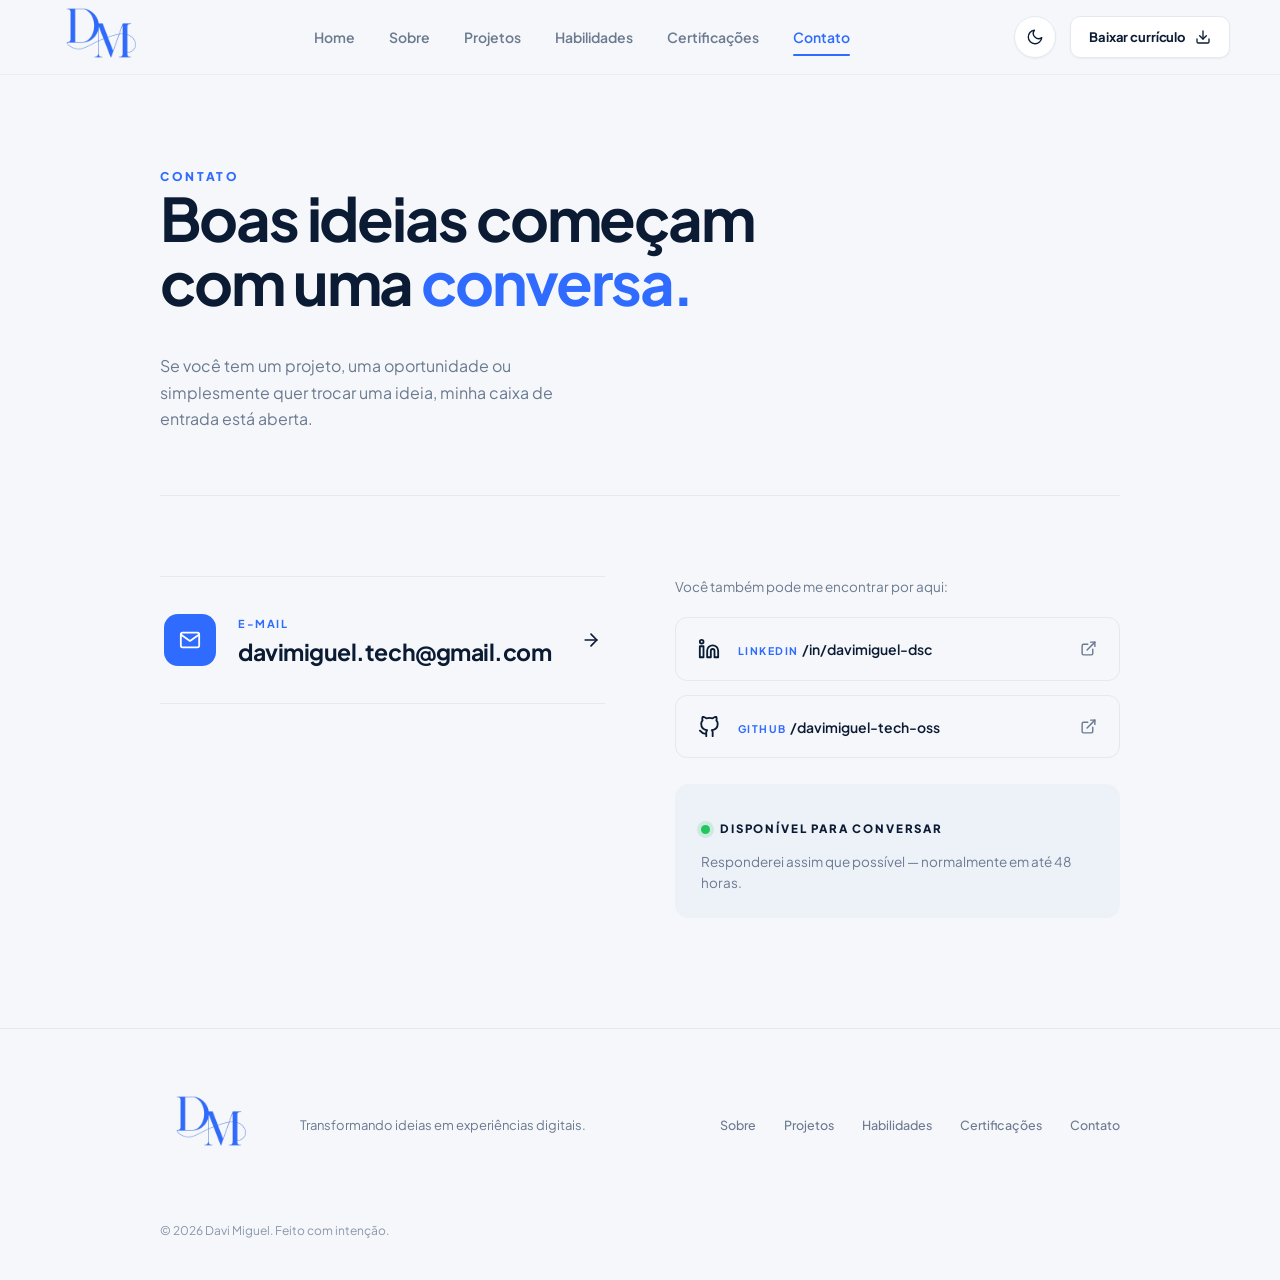
==== commit e971e0e7: "atualização 0.1" ====
--- a/portifolio/contato.html
+++ b/portifolio/contato.html
@@ -9,6 +9,7 @@
   <link rel="preconnect" href="https://fonts.gstatic.com" crossorigin>
   <link href="https://fonts.googleapis.com/css2?family=Plus+Jakarta+Sans:wght@400;500;600;700;800&family=JetBrains+Mono:wght@400;500;700&display=swap" rel="stylesheet">
   <link rel="stylesheet" href="css/style.css">
+  <link rel="icon" type="image/png" href="assets/favicon.png">
   <script>document.documentElement.classList.add("js");</script>
 </head>
 <body>
@@ -25,6 +26,7 @@
         <a href="sobre.html" class="nav-link">Sobre</a>
         <a href="projetos.html" class="nav-link">Projetos</a>
         <a href="habilidades.html" class="nav-link">Habilidades</a>
+        <a href="certificacoes.html" class="nav-link">Certificações</a>
         <a href="contato.html" class="nav-link active">Contato</a>
       </nav>
 
@@ -34,7 +36,7 @@
           <svg class="icon-sun" viewBox="0 0 24 24" fill="none" stroke="currentColor" stroke-width="1.8" stroke-linecap="round" stroke-linejoin="round"><circle cx="12" cy="12" r="4"/><path d="M12 2v2M12 20v2M4.93 4.93l1.41 1.41M17.66 17.66l1.41 1.41M2 12h2M20 12h2M4.93 19.07l1.41-1.41M17.66 6.34l1.41-1.41"/></svg>
         </button>
 
-        <a href="Curriculo_Davi_Miguel.pdf" class="btn btn-ghost btn-sm" download>
+        <a href="assets/Curriculo_DaviMiguel.pdf" class="btn btn-ghost btn-sm" download>
           Baixar currículo
           <svg viewBox="0 0 24 24" fill="none" stroke="currentColor" stroke-width="2" stroke-linecap="round" stroke-linejoin="round"><path d="M21 15v4a2 2 0 0 1-2 2H5a2 2 0 0 1-2-2v-4"/><polyline points="7 10 12 15 17 10"/><line x1="12" y1="15" x2="12" y2="3"/></svg>
         </a>
@@ -142,6 +144,7 @@
           <a href="sobre.html">Sobre</a>
           <a href="projetos.html">Projetos</a>
           <a href="habilidades.html">Habilidades</a>
+          <a href="certificacoes.html">Certificações</a>
           <a href="contato.html">Contato</a>
         </nav>
       </div>
--- a/portifolio/css/style.css
+++ b/portifolio/css/style.css
@@ -1090,6 +1090,25 @@
 [data-theme="dark"] .filter-chip:hover { border-color: #2b405f; }
 .filter-chip.active { background: var(--blue-bright); color: #fff; border-color: var(--blue-bright); }
 
+/* ---------- Botão remover filtro ---------- */
+.remove-filter {
+  display: none;
+  margin-left: 14px;
+  padding: 6px 10px;
+  border-radius: 8px;
+  border: 1px solid var(--border);
+  background: var(--surface);
+  color: var(--text);
+  font-size: 18px;
+  font-weight: 700;
+  line-height: 1;
+  cursor: pointer;
+  transition: all 0.2s ease;
+}
+.remove-filter.visible { display: inline-block; }
+.remove-filter:hover { background: var(--blue-bright); color: #fff; border-color: var(--blue-bright); }
+[data-theme="dark"] .remove-filter:hover { background: #2b405f; }
+
 /* ============================================================
    PROJETOS — Detalhe (Eden)
    ============================================================ */
@@ -1618,6 +1637,84 @@
   .email-card .arrow { display: none; }
 }
 
+/* ============================================================
+   CERTIFICAÇÕES — Cards
+   ============================================================ */
+.certs-grid {
+  display: grid;
+  grid-template-columns: 1fr 1fr;
+  gap: 40px 32px;
+  margin-top: 70px;
+}
+
+.cert-card {
+  position: relative;
+  border-radius: 16px;
+  border: 1px solid var(--border);
+  background: var(--surface);
+  padding: 28px 26px 26px;
+  overflow: hidden;
+  transition: transform 0.25s ease, border-color 0.25s ease, box-shadow 0.25s ease;
+  display: flex;
+  flex-direction: column;
+}
+.cert-card:hover {
+  transform: translateY(-4px);
+  border-color: #cfd8e6;
+  box-shadow: var(--shadow-md);
+}
+[data-theme="dark"] .cert-card:hover { border-color: #2b405f; }
+
+.cert-badge {
+  font-size: 10px;
+  font-weight: 800;
+  letter-spacing: 0.16em;
+  text-transform: uppercase;
+  color: var(--blue-bright);
+  margin-bottom: 14px;
+  display: inline-block;
+}
+
+.cert-card h3 {
+  font-size: 20px;
+  font-weight: 700;
+  letter-spacing: -0.02em;
+  color: var(--text);
+  margin-bottom: 10px;
+}
+
+.cert-card .issuer {
+  font-size: 12.5px;
+  color: var(--muted);
+  margin-bottom: 6px;
+}
+
+.cert-card .desc {
+  font-size: 13px;
+  color: var(--muted);
+  line-height: 1.65;
+  margin-bottom: 18px;
+  flex: 1;
+}
+
+.cert-card .chip-row { margin-top: auto; }
+
+.cert-card .link {
+  margin-top: 20px;
+  display: inline-flex;
+  align-items: center;
+  gap: 8px;
+  font-size: 12.5px;
+  font-weight: 700;
+  color: var(--blue-bright);
+  transition: color 0.2s ease;
+}
+.cert-card .link:hover { color: var(--blue); }
+
+@media (max-width: 980px) {
+  .certs-grid { grid-template-columns: 1fr; gap: 32px; }
+}
+
 @media (prefers-reduced-motion: reduce) {
   * { animation: none !important; transition: none !important; }
   html { scroll-behavior: auto; }
